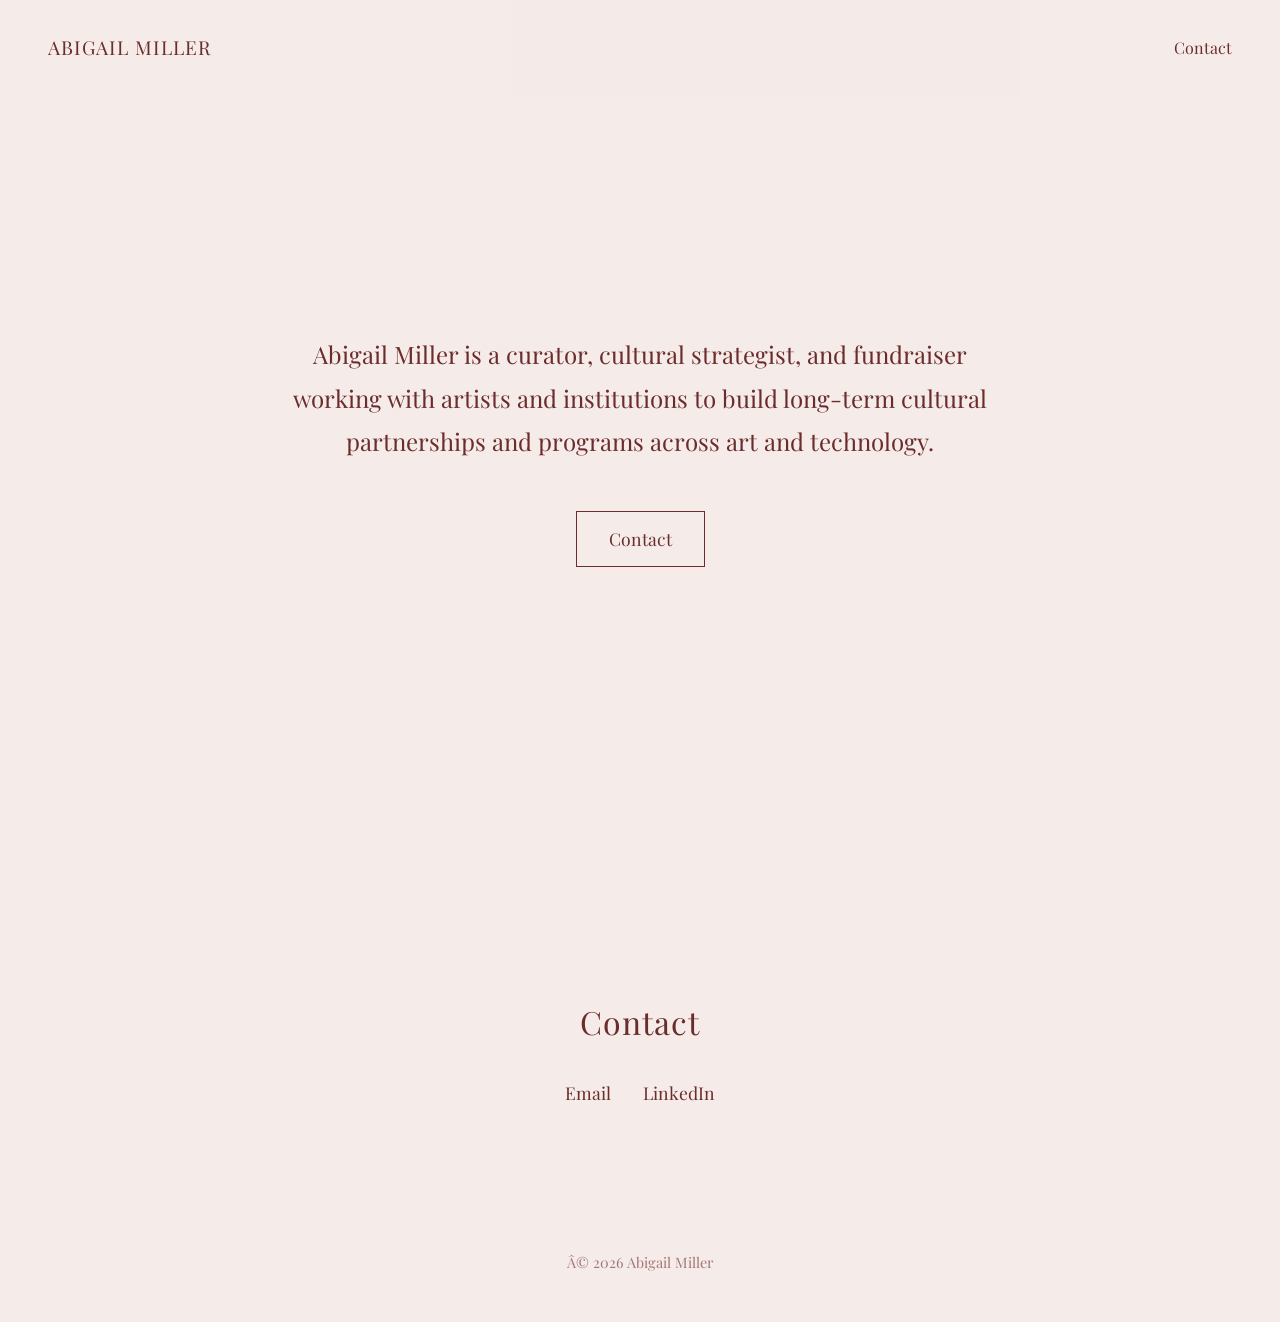
==== index.html @ 626311fb "Update index.html" ====
<!DOCTYPE html>
<html lang="en">
<head>
    <meta charset="UTF-8">
    <meta name="viewport" content="width=device-width, initial-scale=1.0">
    <title>Abigail Miller</title>
    <link href="https://fonts.googleapis.com/css2?family=Playfair+Display:wght@400;600&display=swap" rel="stylesheet">
    <style>
        * {
            margin: 0;
            padding: 0;
            box-sizing: border-box;
        }

        body {
            font-family: 'Playfair Display', serif;
            background: #f5ebe8;
            color: #6b2c2c;
            line-height: 1.6;
        }

        nav {
            position: fixed;
            top: 0;
            width: 100%;
            padding: 2rem 3rem;
            display: flex;
            justify-content: space-between;
            align-items: center;
            z-index: 100;
            background: rgba(245, 235, 232, 0.95);
        }

        .logo {
            font-size: 1.2rem;
            font-weight: 400;
            letter-spacing: 1px;
        }

        .nav-links {
            display: flex;
            gap: 2.5rem;
            list-style: none;
        }

        .nav-links a {
            color: #6b2c2c;
            text-decoration: none;
            font-size: 1rem;
            transition: opacity 0.3s;
        }

        .nav-links a:hover {
            opacity: 0.6;
        }

        .hero {
            min-height: 100vh;
            display: flex;
            align-items: center;
            justify-content: center;
            padding: 0 3rem;
            flex-direction: column;
        }

        .hero-content {
            max-width: 700px;
            text-align: center;
        }

        .hero p {
            font-size: 1.5rem;
            line-height: 1.8;
            margin-bottom: 3rem;
        }

        .contact-button {
            display: inline-block;
            color: #6b2c2c;
            text-decoration: none;
            font-size: 1.1rem;
            padding: 0.8rem 2rem;
            border: 1px solid #6b2c2c;
            transition: all 0.3s;
        }

        .contact-button:hover {
            background: #6b2c2c;
            color: #f5ebe8;
        }

        section {
            padding: 6rem 3rem;
            max-width: 900px;
            margin: 0 auto;
        }

        h2 {
            font-size: 2rem;
            margin-bottom: 2rem;
            font-weight: 400;
            letter-spacing: 1px;
        }

        .contact-section {
            text-align: center;
        }

        .contact-links {
            display: flex;
            justify-content: center;
            gap: 2rem;
            margin-top: 2rem;
            flex-wrap: wrap;
        }

        .contact-links a {
            color: #6b2c2c;
            text-decoration: none;
            font-size: 1.1rem;
            transition: opacity 0.3s;
        }

        .contact-links a:hover {
            opacity: 0.6;
        }

        footer {
            text-align: center;
            padding: 3rem;
            color: #6b2c2c;
            opacity: 0.6;
            font-size: 0.9rem;
        }

        @media (max-width: 768px) {
            nav {
                padding: 1.5rem 2rem;
                flex-direction: column;
                gap: 1rem;
            }

            .nav-links {
                gap: 1.5rem;
            }

            .hero {
                padding: 0 2rem;
            }

            .hero p {
                font-size: 1.2rem;
            }

            section {
                padding: 4rem 2rem;
            }

            h2 {
                font-size: 1.5rem;
            }

            .contact-links {
                flex-direction: column;
                gap: 1rem;
            }
        }
    </style>
</head>
<body>
    <nav>
        <div class="logo">ABIGAIL MILLER</div>
        <ul class="nav-links">
            <li><a href="#contact">Contact</a></li>
        </ul>
    </nav>

    <section class="hero">
        <div class="hero-content">
            <p>Abigail Miller is a curator, cultural strategist, and fundraiser working with artists and institutions to build long-term cultural partnerships and programs across art and technology.</p>
        </div>
        <a href="mailto:abigail.kathleen.miller@gmail.com" class="contact-button">Contact</a>
    </section>

    <section id="contact" class="contact-section">
        <h2>Contact</h2>
        <div class="contact-links">
            <a href="mailto:abigail.kathleen.miller@gmail.com">Email</a>
            <a href="https://www.linkedin.com/in/abigailkmiller/" target="_blank">LinkedIn</a>
        </div>
    </section>

    <footer>
        <p>Â© 2026 Abigail Miller</p>
    </footer>

    <script>
        // Smooth scroll
        document.querySelectorAll('a[href^="#"]').forEach(anchor => {
            anchor.addEventListener('click', function (e) {
                e.preventDefault();
                const target = document.querySelector(this.getAttribute('href'));
                if (target) {
                    target.scrollIntoView({ behavior: 'smooth' });
                }
            });
        });
    </script>
</body>
</html>
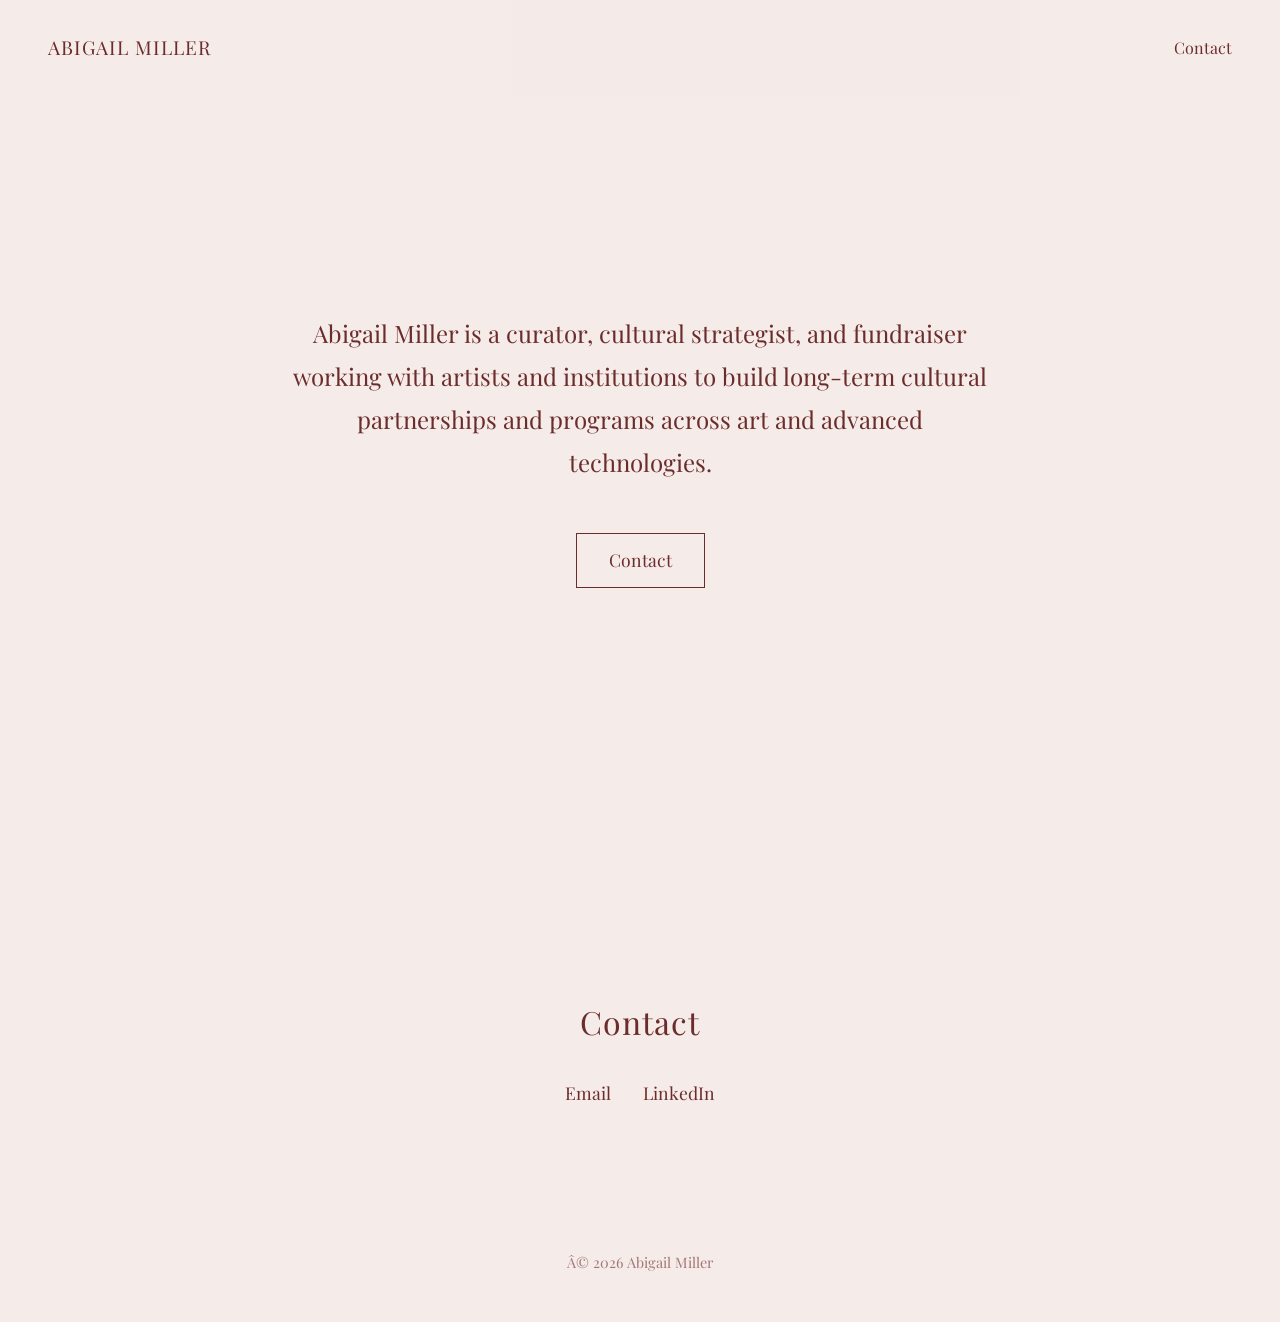
==== commit ea8a9cf0: "Update index.html" ====
--- a/index.html
+++ b/index.html
@@ -4,6 +4,7 @@
     <meta charset="UTF-8">
     <meta name="viewport" content="width=device-width, initial-scale=1.0">
     <title>Abigail Miller</title>
+    <link rel="icon" type="image/png" href="favicon.png">
     <link href="https://fonts.googleapis.com/css2?family=Playfair+Display:wght@400;600&display=swap" rel="stylesheet">
     <style>
         * {
@@ -177,7 +178,7 @@
 
     <section class="hero">
         <div class="hero-content">
-            <p>Abigail Miller is a curator, cultural strategist, and fundraiser working with artists and institutions to build long-term cultural partnerships and programs across art and technology.</p>
+            <p>Abigail Miller is a curator, cultural strategist, and fundraiser working with artists and institutions to build long-term cultural partnerships and programs across art and advanced technologies.</p>
         </div>
         <a href="mailto:abigail.kathleen.miller@gmail.com" class="contact-button">Contact</a>
     </section>
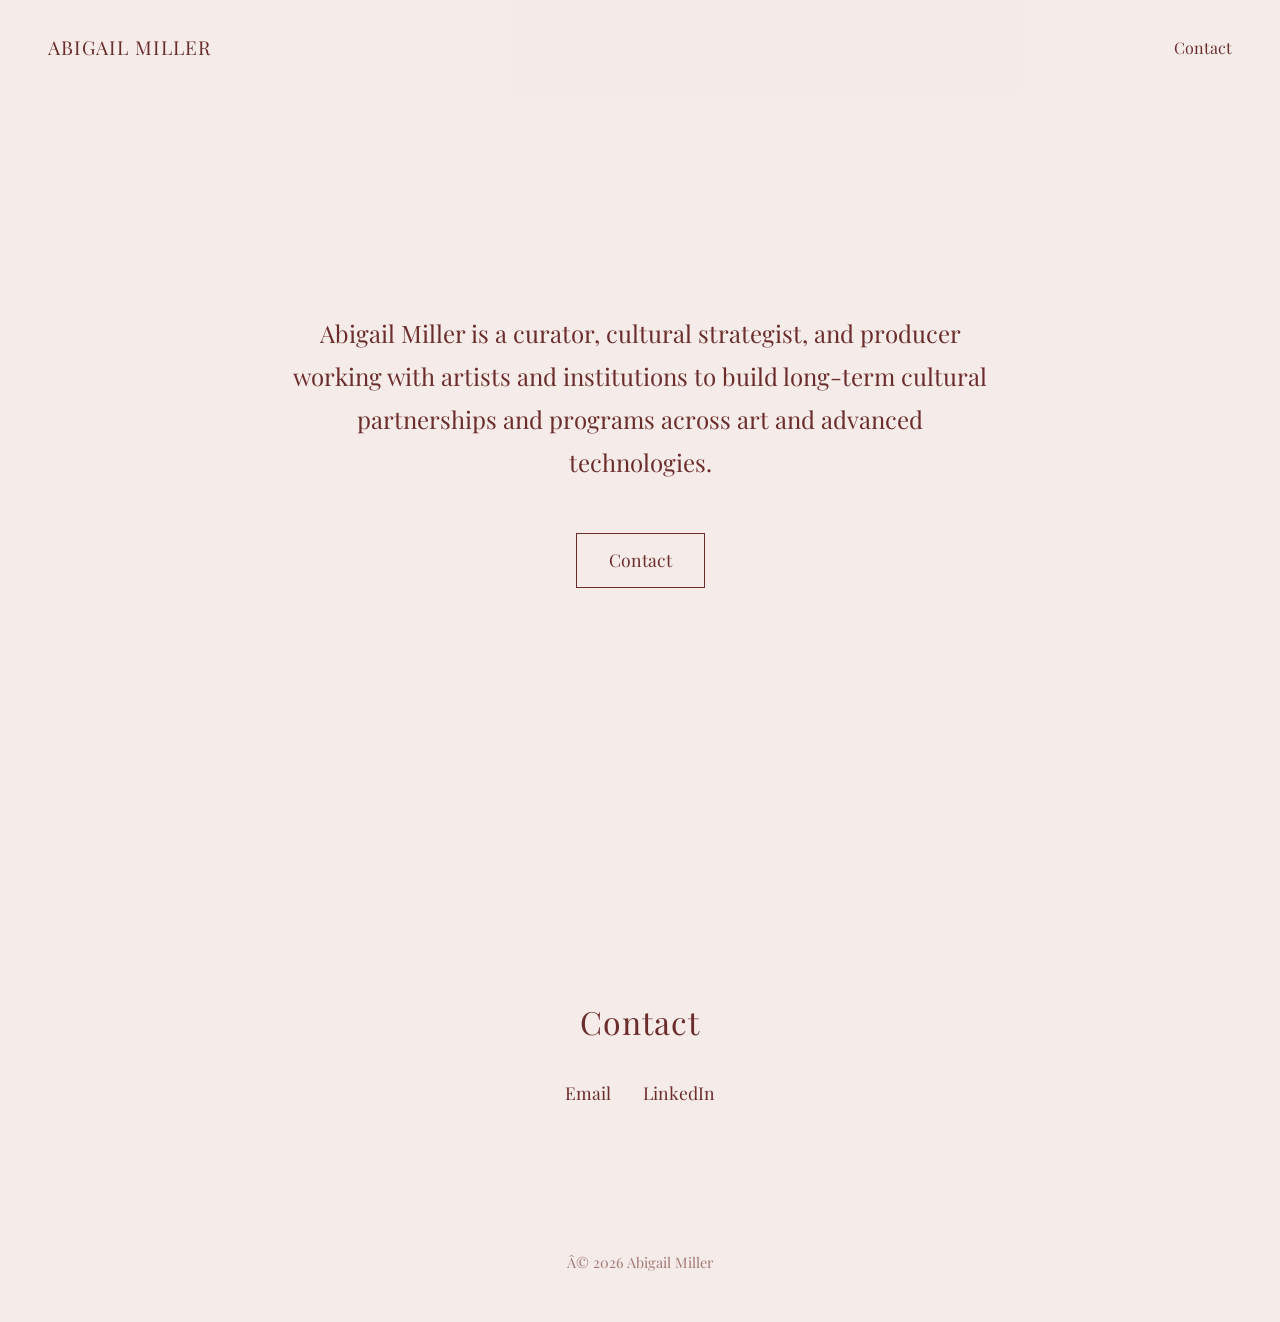
==== commit e76c51ed: "Update index.html" ====
--- a/index.html
+++ b/index.html
@@ -178,7 +178,7 @@
 
     <section class="hero">
         <div class="hero-content">
-            <p>Abigail Miller is a curator, cultural strategist, and fundraiser working with artists and institutions to build long-term cultural partnerships and programs across art and advanced technologies.</p>
+            <p>Abigail Miller is a curator, cultural strategist, and producer working with artists and institutions to build long-term cultural partnerships and programs across art and advanced technologies.</p>
         </div>
         <a href="mailto:abigail.kathleen.miller@gmail.com" class="contact-button">Contact</a>
     </section>
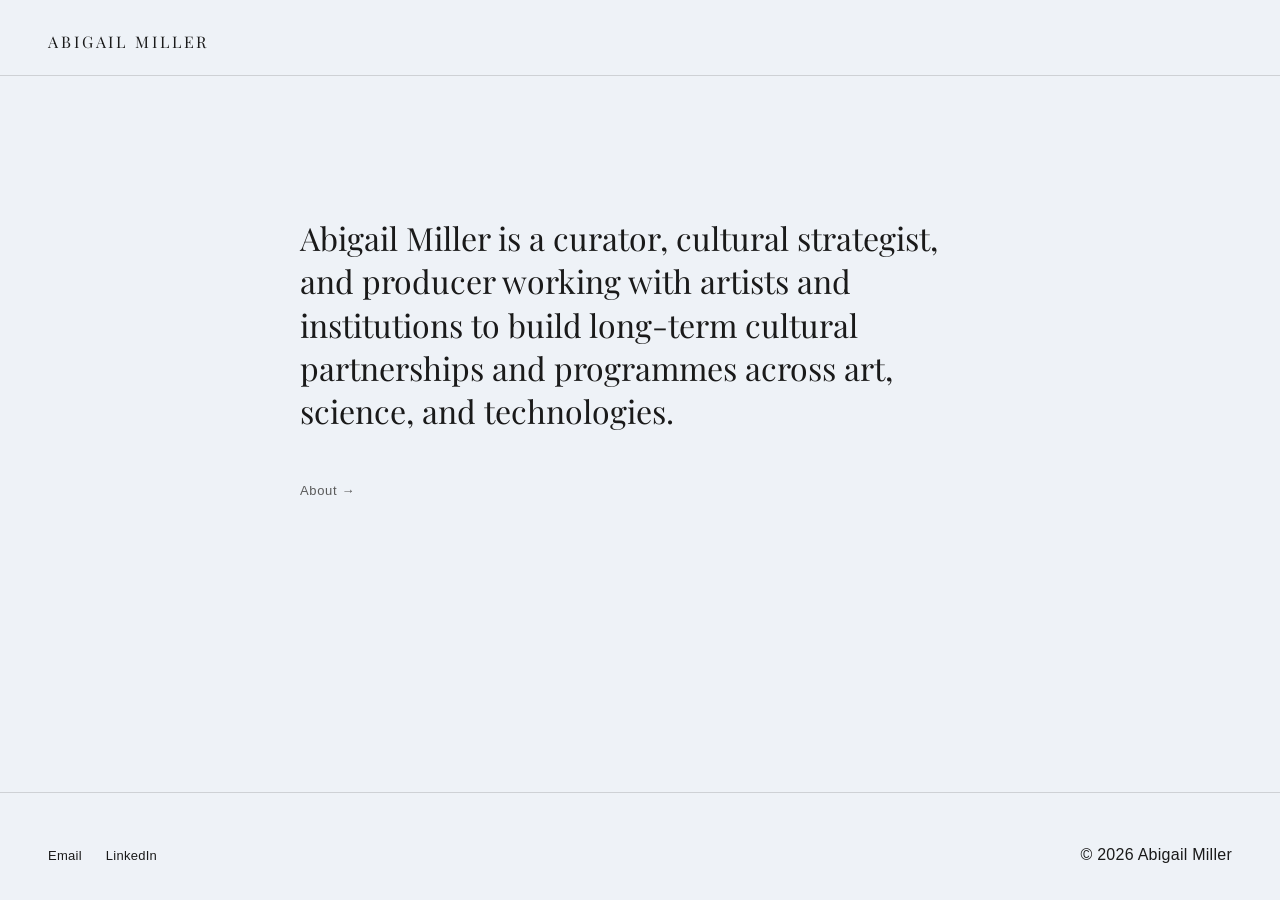
==== commit 6abc6163: "Finalise landing page with single-statement layout Replace the intro bio plus contact button with a " ====
--- a/index.html
+++ b/index.html
@@ -5,207 +5,42 @@
     <meta name="viewport" content="width=device-width, initial-scale=1.0">
     <title>Abigail Miller</title>
     <link rel="icon" type="image/png" href="favicon.png">
-    <link href="https://fonts.googleapis.com/css2?family=Playfair+Display:wght@400;600&display=swap" rel="stylesheet">
-    <style>
-        * {
-            margin: 0;
-            padding: 0;
-            box-sizing: border-box;
-        }
-
-        body {
-            font-family: 'Playfair Display', serif;
-            background: #f5ebe8;
-            color: #6b2c2c;
-            line-height: 1.6;
-        }
-
-        nav {
-            position: fixed;
-            top: 0;
-            width: 100%;
-            padding: 2rem 3rem;
-            display: flex;
-            justify-content: space-between;
-            align-items: center;
-            z-index: 100;
-            background: rgba(245, 235, 232, 0.95);
-        }
-
-        .logo {
-            font-size: 1.2rem;
-            font-weight: 400;
-            letter-spacing: 1px;
-        }
-
-        .nav-links {
-            display: flex;
-            gap: 2.5rem;
-            list-style: none;
-        }
-
-        .nav-links a {
-            color: #6b2c2c;
-            text-decoration: none;
-            font-size: 1rem;
-            transition: opacity 0.3s;
-        }
-
-        .nav-links a:hover {
-            opacity: 0.6;
-        }
-
-        .hero {
-            min-height: 100vh;
-            display: flex;
-            align-items: center;
-            justify-content: center;
-            padding: 0 3rem;
-            flex-direction: column;
-        }
-
-        .hero-content {
-            max-width: 700px;
-            text-align: center;
-        }
-
-        .hero p {
-            font-size: 1.5rem;
-            line-height: 1.8;
-            margin-bottom: 3rem;
-        }
-
-        .contact-button {
-            display: inline-block;
-            color: #6b2c2c;
-            text-decoration: none;
-            font-size: 1.1rem;
-            padding: 0.8rem 2rem;
-            border: 1px solid #6b2c2c;
-            transition: all 0.3s;
-        }
-
-        .contact-button:hover {
-            background: #6b2c2c;
-            color: #f5ebe8;
-        }
-
-        section {
-            padding: 6rem 3rem;
-            max-width: 900px;
-            margin: 0 auto;
-        }
-
-        h2 {
-            font-size: 2rem;
-            margin-bottom: 2rem;
-            font-weight: 400;
-            letter-spacing: 1px;
-        }
-
-        .contact-section {
-            text-align: center;
-        }
-
-        .contact-links {
-            display: flex;
-            justify-content: center;
-            gap: 2rem;
-            margin-top: 2rem;
-            flex-wrap: wrap;
-        }
-
-        .contact-links a {
-            color: #6b2c2c;
-            text-decoration: none;
-            font-size: 1.1rem;
-            transition: opacity 0.3s;
-        }
-
-        .contact-links a:hover {
-            opacity: 0.6;
-        }
-
-        footer {
-            text-align: center;
-            padding: 3rem;
-            color: #6b2c2c;
-            opacity: 0.6;
-            font-size: 0.9rem;
-        }
-
-        @media (max-width: 768px) {
-            nav {
-                padding: 1.5rem 2rem;
-                flex-direction: column;
-                gap: 1rem;
-            }
-
-            .nav-links {
-                gap: 1.5rem;
-            }
-
-            .hero {
-                padding: 0 2rem;
-            }
-
-            .hero p {
-                font-size: 1.2rem;
-            }
-
-            section {
-                padding: 4rem 2rem;
-            }
-
-            h2 {
-                font-size: 1.5rem;
-            }
-
-            .contact-links {
-                flex-direction: column;
-                gap: 1rem;
-            }
-        }
-    </style>
+    <link rel="preconnect" href="https://fonts.googleapis.com">
+    <link rel="preconnect" href="https://fonts.gstatic.com" crossorigin>
+    <link href="https://fonts.googleapis.com/css2?family=Playfair+Display:wght@400;500&display=swap" rel="stylesheet">
+    <link rel="stylesheet" href="styles.css">
 </head>
 <body>
-    <nav>
-        <div class="logo">ABIGAIL MILLER</div>
-        <ul class="nav-links">
-            <li><a href="#contact">Contact</a></li>
-        </ul>
-    </nav>
+    <header class="site-header">
+        <div class="site-header__inner">
+            <a href="index.html" class="wordmark" aria-label="Abigail Miller, home">Abigail Miller</a>
+            <details class="nav">
+                <summary class="nav__toggle" aria-label="Menu">Menu</summary>
+                <ul class="nav__list">
+                    <li><a class="nav__link" href="about.html">About</a></li>
+                    <li><a class="nav__link" href="work.html">Work</a></li>
+                    <li><a class="nav__link" href="writing.html">Writing + Talks</a></li>
+                    <li><a class="nav__link" href="contact.html">Contact</a></li>
+                </ul>
+            </details>
+        </div>
+    </header>
 
-    <section class="hero">
-        <div class="hero-content">
-            <p>Abigail Miller is a curator, cultural strategist, and producer working with artists and institutions to build long-term cultural partnerships and programs across art and advanced technologies.</p>
+    <main class="main--landing">
+        <section class="landing">
+            <p class="landing__statement">Abigail Miller is a curator, cultural strategist, and producer working with artists and institutions to build long-term cultural partnerships and programmes across art, science, and technologies.</p>
+            <a class="landing__link" href="about.html">About &rarr;</a>
+        </section>
+    </main>
+
+    <footer class="site-footer">
+        <div class="site-footer__inner">
+            <div class="site-footer__group">
+                <a href="mailto:abigail.kathleen.miller@gmail.com">Email</a>
+                <a href="https://www.linkedin.com/in/abigailkmiller/">LinkedIn</a>
+            </div>
+            <p>&copy; 2026 Abigail Miller</p>
         </div>
-        <a href="mailto:abigail.kathleen.miller@gmail.com" class="contact-button">Contact</a>
-    </section>
-
-    <section id="contact" class="contact-section">
-        <h2>Contact</h2>
-        <div class="contact-links">
-            <a href="mailto:abigail.kathleen.miller@gmail.com">Email</a>
-            <a href="https://www.linkedin.com/in/abigailkmiller/" target="_blank">LinkedIn</a>
-        </div>
-    </section>
-
-    <footer>
-        <p>Â© 2026 Abigail Miller</p>
     </footer>
-
-    <script>
-        // Smooth scroll
-        document.querySelectorAll('a[href^="#"]').forEach(anchor => {
-            anchor.addEventListener('click', function (e) {
-                e.preventDefault();
-                const target = document.querySelector(this.getAttribute('href'));
-                if (target) {
-                    target.scrollIntoView({ behavior: 'smooth' });
-                }
-            });
-        });
-    </script>
 </body>
 </html>
--- a/styles.css
+++ b/styles.css
@@ -0,0 +1,526 @@
+/* Reset */
+*,
+*::before,
+*::after {
+    box-sizing: border-box;
+}
+
+html,
+body,
+h1,
+h2,
+h3,
+p,
+ul,
+ol,
+li,
+figure,
+blockquote,
+dl,
+dd {
+    margin: 0;
+    padding: 0;
+}
+
+ul,
+ol {
+    list-style: none;
+}
+
+img {
+    max-width: 100%;
+    display: block;
+}
+
+a {
+    color: inherit;
+}
+
+/* Design tokens */
+:root {
+    --bg: #eef2f7;
+    --ink: #1a1a1a;
+    --muted: #5a5a5a;
+    --rule-soft: rgba(26, 26, 26, 0.15);
+    --rule: rgba(26, 26, 26, 0.2);
+    --accent: #d62828;
+
+    --serif: "Playfair Display", Georgia, serif;
+    --sans: Arial, Helvetica, sans-serif;
+
+    --page-max-text: 680px;
+    --page-max-list: 760px;
+
+    --pad-x: 48px;
+    --pad-x-mobile: 24px;
+
+    --transition: color 0.15s ease, border-color 0.15s ease, background-color 0.15s ease;
+}
+
+/* Base */
+html {
+    background: var(--bg);
+}
+
+body {
+    background: var(--bg);
+    color: var(--ink);
+    font-family: var(--sans);
+    font-size: 16px;
+    line-height: 1.7;
+    -webkit-font-smoothing: antialiased;
+    -moz-osx-font-smoothing: grayscale;
+    min-height: 100vh;
+    display: flex;
+    flex-direction: column;
+}
+
+main {
+    flex: 1 0 auto;
+    width: 100%;
+    padding: 72px var(--pad-x) 96px;
+}
+
+.page {
+    margin: 0 auto;
+    max-width: var(--page-max-text);
+}
+
+.page--list {
+    max-width: var(--page-max-list);
+}
+
+/* Typography */
+h1 {
+    font-family: var(--serif);
+    font-weight: 400;
+    font-size: 48px;
+    line-height: 1.1;
+    letter-spacing: -0.01em;
+    color: var(--ink);
+}
+
+h2 {
+    font-family: var(--serif);
+    font-weight: 400;
+    font-size: 24px;
+    line-height: 1.25;
+    color: var(--ink);
+}
+
+p {
+    font-family: var(--sans);
+    font-size: 16px;
+    line-height: 1.7;
+    color: var(--ink);
+}
+
+.lede {
+    font-family: var(--serif);
+    font-weight: 400;
+    font-size: 22px;
+    line-height: 1.5;
+    color: var(--ink);
+}
+
+.meta {
+    font-family: var(--sans);
+    font-size: 13px;
+    color: var(--muted);
+    letter-spacing: 0.02em;
+}
+
+/* Links */
+a {
+    color: var(--ink);
+    text-decoration: none;
+    transition: var(--transition);
+}
+
+a:hover,
+a:focus-visible {
+    color: var(--accent);
+}
+
+.prose a,
+a.inline {
+    text-decoration: underline;
+    text-decoration-thickness: 1px;
+    text-underline-offset: 3px;
+}
+
+:focus-visible {
+    outline: 2px solid var(--accent);
+    outline-offset: 3px;
+    border-radius: 1px;
+}
+
+/* Header */
+.site-header {
+    position: sticky;
+    top: 0;
+    z-index: 10;
+    background: var(--bg);
+    border-bottom: 1px solid var(--rule-soft);
+    padding: 28px var(--pad-x) 20px;
+}
+
+.site-header__inner {
+    display: flex;
+    align-items: baseline;
+    justify-content: space-between;
+    gap: 24px;
+}
+
+.wordmark {
+    font-family: var(--serif);
+    font-weight: 400;
+    font-size: 16px;
+    letter-spacing: 0.18em;
+    text-transform: uppercase;
+    color: var(--ink);
+    white-space: nowrap;
+}
+
+.wordmark:hover,
+.wordmark:focus-visible {
+    color: var(--accent);
+}
+
+/* Nav */
+.nav {
+    margin: 0;
+}
+
+.nav__toggle {
+    display: none;
+    font-family: var(--sans);
+    font-size: 13px;
+    letter-spacing: 0.05em;
+    color: var(--ink);
+    cursor: pointer;
+    user-select: none;
+    list-style: none;
+}
+
+.nav__toggle::-webkit-details-marker {
+    display: none;
+}
+
+.nav__toggle::marker {
+    content: "";
+}
+
+.nav__list {
+    display: flex;
+    gap: 32px;
+    align-items: baseline;
+}
+
+.nav__link {
+    font-family: var(--sans);
+    font-size: 13px;
+    letter-spacing: 0.05em;
+    color: var(--muted);
+    padding-bottom: 2px;
+}
+
+.nav__link[aria-current="page"] {
+    color: var(--ink);
+    border-bottom: 1px solid var(--ink);
+}
+
+.nav__link:hover,
+.nav__link:focus-visible,
+.nav__link[aria-current="page"]:hover,
+.nav__link[aria-current="page"]:focus-visible {
+    color: var(--accent);
+}
+
+.nav__link[aria-current="page"]:hover,
+.nav__link[aria-current="page"]:focus-visible {
+    border-bottom-color: var(--accent);
+}
+
+/* Footer */
+.site-footer {
+    flex-shrink: 0;
+    border-top: 1px solid var(--rule-soft);
+    padding: 48px var(--pad-x) 32px;
+}
+
+.site-footer__inner {
+    display: flex;
+    justify-content: space-between;
+    align-items: baseline;
+    gap: 24px;
+    font-size: 13px;
+    color: var(--muted);
+    letter-spacing: 0.02em;
+}
+
+.site-footer__group {
+    display: flex;
+    gap: 24px;
+}
+
+.site-footer a {
+    color: var(--ink);
+}
+
+.site-footer a:hover,
+.site-footer a:focus-visible {
+    color: var(--accent);
+}
+
+/* Page headers */
+.page-title {
+    margin-bottom: 48px;
+}
+
+.page-title__eyebrow {
+    font-family: var(--sans);
+    font-size: 13px;
+    letter-spacing: 0.08em;
+    text-transform: uppercase;
+    color: var(--muted);
+    margin-bottom: 16px;
+}
+
+/* Prose (About, Contact intro, etc.) */
+.prose > * + * {
+    margin-top: 20px;
+}
+
+.prose h2 {
+    margin-top: 56px;
+    margin-bottom: 8px;
+}
+
+/* Landing page */
+.main--landing {
+    padding-top: 140px;
+}
+
+.landing {
+    max-width: 680px;
+    margin: 0 auto;
+}
+
+.landing__statement {
+    font-family: var(--serif);
+    font-weight: 400;
+    font-size: 32px;
+    line-height: 1.35;
+    color: var(--ink);
+    margin: 0;
+}
+
+.landing__link {
+    display: inline-block;
+    margin-top: 48px;
+    font-family: var(--sans);
+    font-size: 13px;
+    letter-spacing: 0.05em;
+    color: var(--muted);
+}
+
+.landing__link:hover,
+.landing__link:focus-visible {
+    color: var(--accent);
+}
+
+/* List page (Work, Writing + Talks) */
+.entries {
+    display: flex;
+    flex-direction: column;
+}
+
+.entry {
+    display: grid;
+    grid-template-columns: 80px 1fr auto;
+    gap: 32px;
+    align-items: baseline;
+    padding: 20px 0;
+    border-top: 0.5px solid var(--rule);
+    color: var(--ink);
+}
+
+.entry:last-child {
+    border-bottom: 0.5px solid var(--rule);
+}
+
+.entry__date {
+    font-family: var(--sans);
+    font-size: 13px;
+    color: var(--muted);
+    letter-spacing: 0.02em;
+    padding-top: 6px;
+}
+
+.entry__body {
+    min-width: 0;
+}
+
+.entry__title {
+    font-family: var(--serif);
+    font-weight: 400;
+    font-size: 20px;
+    line-height: 1.3;
+    color: var(--ink);
+    display: block;
+}
+
+.entry__subtitle {
+    font-family: var(--sans);
+    font-size: 14px;
+    color: var(--muted);
+    margin-top: 6px;
+    line-height: 1.5;
+}
+
+.entry__arrow {
+    font-family: var(--sans);
+    font-size: 16px;
+    color: var(--muted);
+    padding-top: 4px;
+    transition: var(--transition);
+}
+
+.entry:hover .entry__title,
+.entry:focus-visible .entry__title,
+.entry:hover .entry__arrow,
+.entry:focus-visible .entry__arrow {
+    color: var(--accent);
+}
+
+/* Contact block */
+.contact-block {
+    display: grid;
+    grid-template-columns: 120px 1fr;
+    gap: 16px 32px;
+    margin-top: 40px;
+    padding-top: 32px;
+    border-top: 1px solid var(--rule-soft);
+}
+
+.contact-block dt {
+    font-family: var(--sans);
+    font-size: 13px;
+    letter-spacing: 0.08em;
+    text-transform: uppercase;
+    color: var(--muted);
+}
+
+.contact-block dd {
+    font-family: var(--sans);
+    font-size: 16px;
+    color: var(--ink);
+}
+
+/* Responsive */
+@media (max-width: 768px) {
+    main {
+        padding: 56px var(--pad-x-mobile) 72px;
+    }
+
+    .main--landing {
+        padding-top: 64px;
+    }
+
+    .site-header {
+        padding: 20px var(--pad-x-mobile) 16px;
+    }
+
+    .site-footer {
+        padding: 40px var(--pad-x-mobile) 28px;
+    }
+
+    .site-header__inner {
+        align-items: center;
+    }
+
+    .nav {
+        position: relative;
+    }
+
+    .nav__toggle {
+        display: inline-block;
+    }
+
+    .nav__list {
+        display: none;
+        position: absolute;
+        right: 0;
+        top: calc(100% + 12px);
+        background: var(--bg);
+        border: 1px solid var(--rule-soft);
+        padding: 16px 20px;
+        flex-direction: column;
+        gap: 16px;
+        min-width: 180px;
+    }
+
+    .nav[open] .nav__list {
+        display: flex;
+    }
+
+    h1 {
+        font-size: 36px;
+    }
+
+    .intro {
+        padding-top: 40px;
+    }
+
+    .intro__bio {
+        font-size: 22px;
+    }
+
+    .entry {
+        grid-template-columns: 1fr auto;
+        gap: 4px 16px;
+        padding: 18px 0;
+    }
+
+    .entry__date {
+        grid-column: 1 / -1;
+        padding-top: 0;
+        margin-bottom: 4px;
+    }
+
+    .entry__body {
+        grid-column: 1 / 2;
+    }
+
+    .entry__arrow {
+        grid-column: 2 / 3;
+        align-self: start;
+        padding-top: 4px;
+    }
+
+    .site-footer__inner {
+        flex-direction: column;
+        gap: 12px;
+    }
+
+    .contact-block {
+        grid-template-columns: 1fr;
+        gap: 4px;
+    }
+
+    .contact-block dd {
+        margin-bottom: 12px;
+    }
+}
+
+@media (max-width: 375px) {
+    .site-header__inner {
+        gap: 16px;
+    }
+
+    .wordmark {
+        font-size: 14px;
+        letter-spacing: 0.16em;
+    }
+}
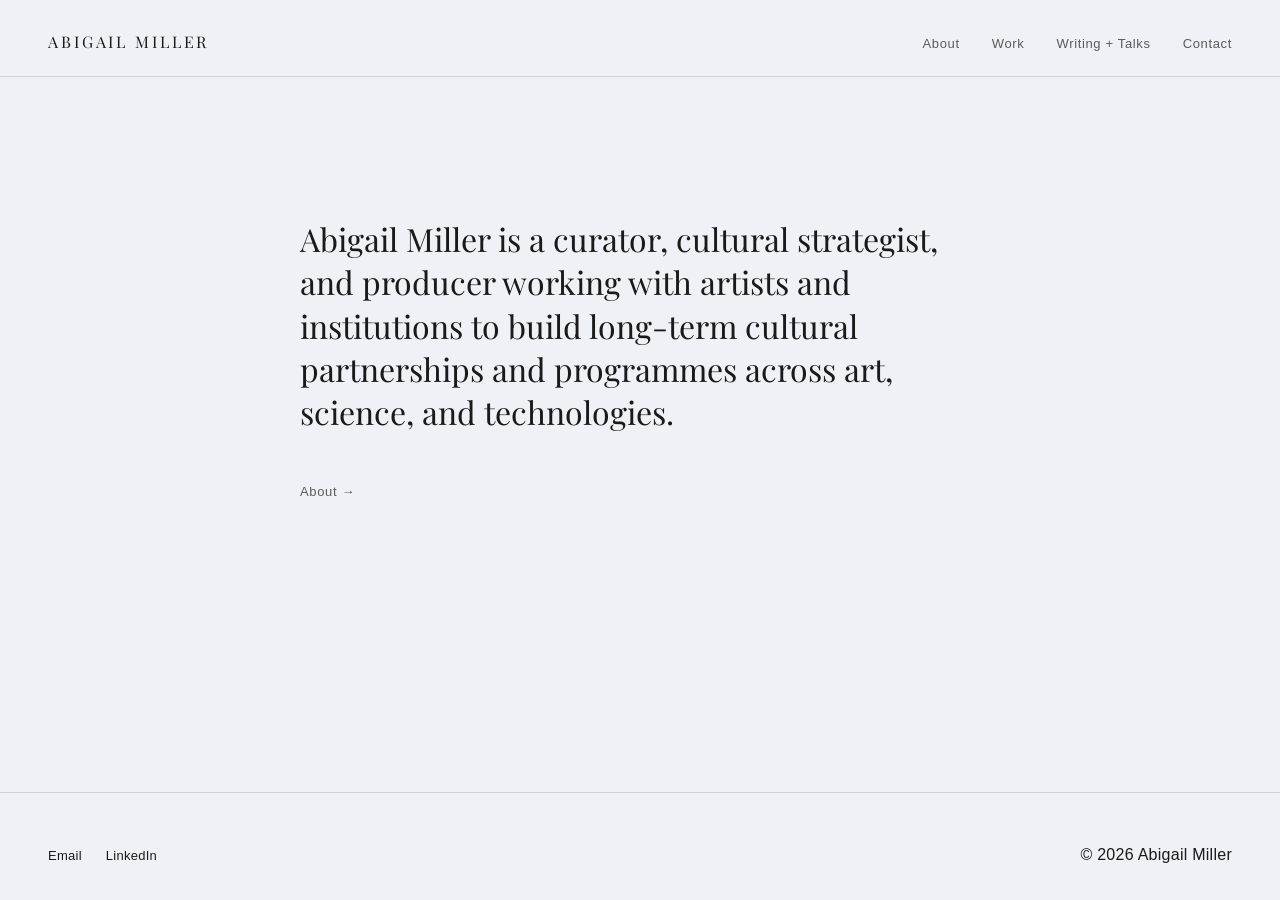
==== commit 227a0bc5: "Fix missing nav tabs by replacing details with button toggle The details/summary approach relied on " ====
--- a/index.html
+++ b/index.html
@@ -9,20 +9,21 @@
     <link rel="preconnect" href="https://fonts.gstatic.com" crossorigin>
     <link href="https://fonts.googleapis.com/css2?family=Playfair+Display:wght@400;500&display=swap" rel="stylesheet">
     <link rel="stylesheet" href="styles.css">
+    <script src="nav.js" defer></script>
 </head>
 <body>
     <header class="site-header">
         <div class="site-header__inner">
             <a href="index.html" class="wordmark" aria-label="Abigail Miller, home">Abigail Miller</a>
-            <details class="nav">
-                <summary class="nav__toggle" aria-label="Menu">Menu</summary>
-                <ul class="nav__list">
+            <div class="nav">
+                <button type="button" class="nav__toggle" aria-expanded="false" aria-controls="nav-list" aria-label="Menu">Menu</button>
+                <ul class="nav__list" id="nav-list">
                     <li><a class="nav__link" href="about.html">About</a></li>
                     <li><a class="nav__link" href="work.html">Work</a></li>
                     <li><a class="nav__link" href="writing.html">Writing + Talks</a></li>
                     <li><a class="nav__link" href="contact.html">Contact</a></li>
                 </ul>
-            </details>
+            </div>
         </div>
     </header>
 
--- a/styles.css
+++ b/styles.css
@@ -189,6 +189,7 @@
 
 /* Nav */
 .nav {
+    position: relative;
     margin: 0;
 }
 
@@ -198,17 +199,16 @@
     font-size: 13px;
     letter-spacing: 0.05em;
     color: var(--ink);
+    background: transparent;
+    border: 0;
+    padding: 0;
     cursor: pointer;
     user-select: none;
-    list-style: none;
-}
-
-.nav__toggle::-webkit-details-marker {
-    display: none;
-}
-
-.nav__toggle::marker {
-    content: "";
+}
+
+.nav__toggle:hover,
+.nav__toggle:focus-visible {
+    color: var(--accent);
 }
 
 .nav__list {
@@ -438,10 +438,6 @@
 
     .site-header__inner {
         align-items: center;
-    }
-
-    .nav {
-        position: relative;
     }
 
     .nav__toggle {
@@ -461,7 +457,7 @@
         min-width: 180px;
     }
 
-    .nav[open] .nav__list {
+    .nav__toggle[aria-expanded="true"] + .nav__list {
         display: flex;
     }
 
